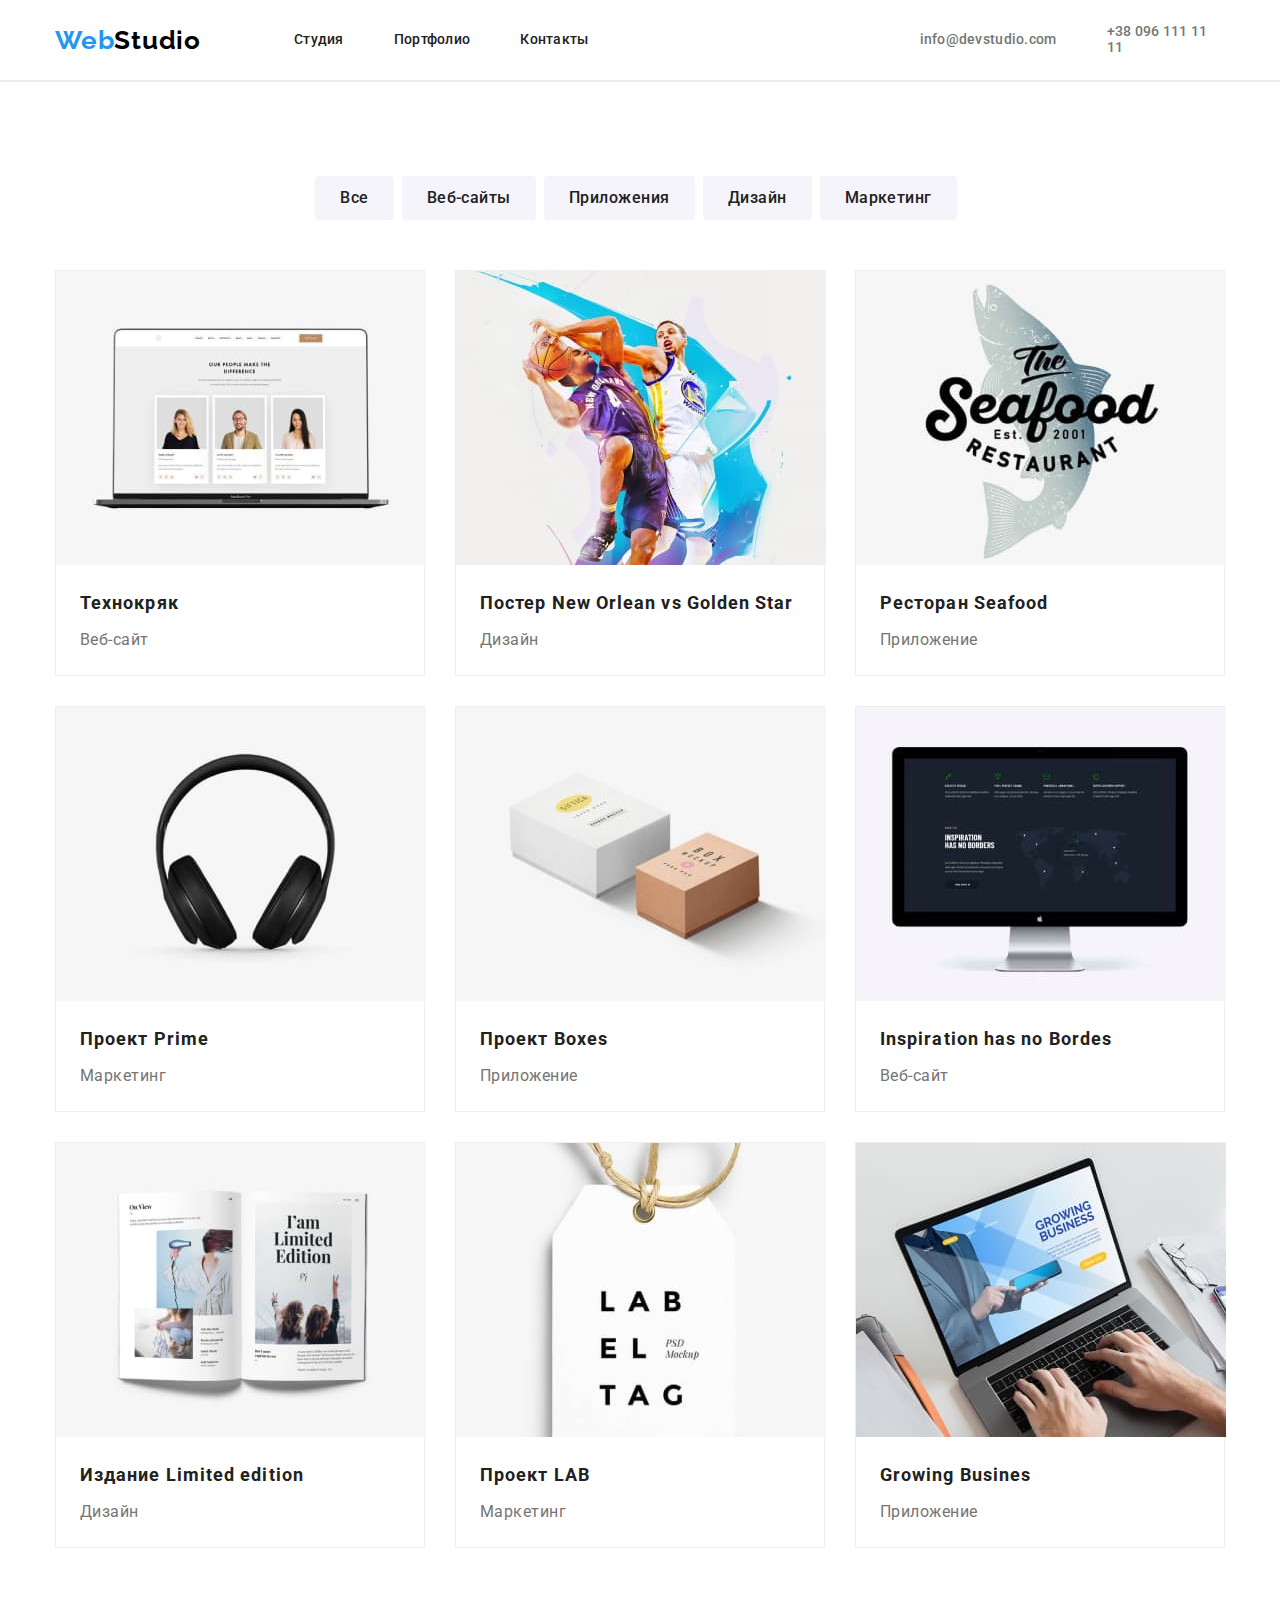
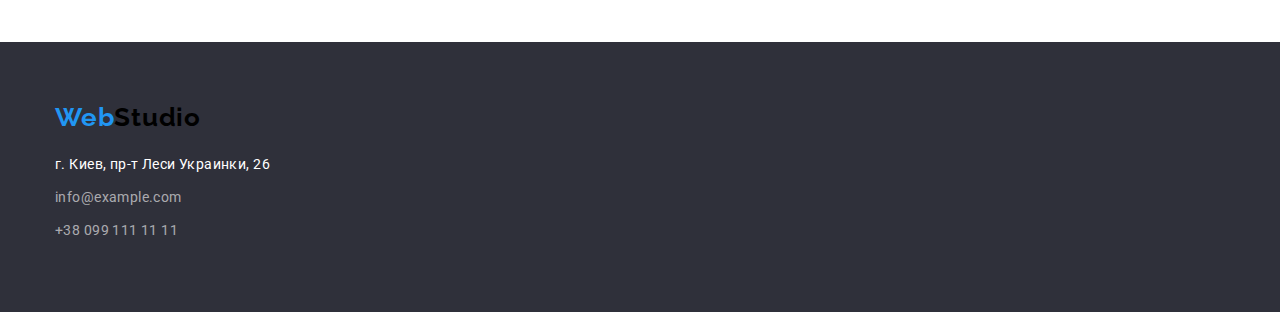
==== portfolio.html @ 23643626 "клон" ====
<!DOCTYPE html>
<html lang="ru">
<head>
    <meta charset="UTF-8">
    <meta http-equiv="X-UA-Compatible" content="IE=edge">
    <meta name="viewport" content="width=device-width, initial-scale=1.0">
    <title>Портфолио</title>
    <link rel="preconnect" href="https://fonts.googleapis.com">
    <link rel="preconnect" href="https://fonts.gstatic.com" crossorigin>
    <link href="https://fonts.googleapis.com/css2?family=Raleway:wght@700&family=Roboto:wght@400;500;700;900&display=swap"
        rel="stylesheet">
        <link rel="stylesheet" href="https://cdnjs.cloudflare.com/ajax/libs/modern-normalize/1.1.0/modern-normalize.min.css">
    <link rel="stylesheet" href="css/styles.css">
</head>
<body>
    <header>
        <!--верхняя строка-->
    <div class="container main-nav"><a href=""class="logo link"><span class="logo-one">Web</span><span class="logo-two">Studio</span></a>
    <nav>
        <ul class="site-nav list">
            <li class="item">
                <a class="link-pr" href="index.html">Студия</a>
            </li>
            <li class="item">
                <a class="link-pr" href="portfolio.html">Портфолио</a>
            </li>
            <li class="item">
                <a class="link-pr" href="">Контакты</a>
            </li>
        </ul>
    </nav>
        <a class="contact item link" href="mailto:info@devstudio.com">info@devstudio.com</a>
        <a class="contact link" href="tel:+380961111111">+38 096 111 11 11</a>
    </div>
    <div class="border">
    
    </div>
    </header>
    <main>
        <section>
            <div class="container">
                <!--Конопки навигации-->
                <div class="button-navigation">
                    <ul class="button list">
                        <li  class="item">
                            <button class="portfolio-button " type="button">Все</button>
                        </li>
                        <li class="item">
                            <button class="portfolio-button" type="button">Веб-сайты</button>
                        </li>
                        <li class="item">
                            <button class="portfolio-button" type="button">Приложения</button>
                        </li>
                        <li class="item">
                            <button class="portfolio-button" type="button">Дизайн</button>
                        </li>
                        <l class="item"i>
                            <button class="portfolio-button" type="button">Маркетинг</button>
                        </li>
                    </ul>
                </div>
            <!--Проекты-->
                <ul class="project list">
                    <li class="project-element">
                        <a href="">
                        <img src="images/project1.jpg" alt="Технокряк" width="370" height="294px" /></a>
                            <div class="project-groop">
                                <h3 class="project-titl">Технокряк</h3>
                                <p class="project-text">Веб-сайт</p>
                            </div>
                    </li>
                    <li class="project-element">
                        <a href="">
                        <img src="images/project2.jpg" alt="Постер New Orlean vs Golden Star" width="370" height="294px"  /></a>
                            <div class="project-groop">
                                <h3 class="project-titl">Постер New Orlean vs Golden Star</h3>
                                <p class="project-text">Дизайн</p>
                            </div>
                    </li>
                    <li class="project-element">
                        <a href="">
                        <img src="images/project3.jpg" alt="Ресторан Seafood" width="370" height="294px" /></a>
                            <div class="project-groop">
                                <h3 class="project-titl">Ресторан Seafood</h3>
                                <p class="project-text">Приложение</p>
                            </div>
                    </li>
                    <li class="project-element">
                        <a href="">
                        <img src="images/project4.jpg" alt="Проект Prime" width="370" height="294px" /></a>
                            <div class="project-groop">
                                <h3 class="project-titl">Проект Prime</h3>
                                <p class="project-text">Маркетинг</p>
                            </div>
                    </li>
                    <li class="project-element">
                        <a href="">
                        <img src="images/project5.jpg" alt="Проект Boxes" width="370" height="294px" /></a>
                            <div class="project-groop">
                                <h3 class="project-titl">Проект Boxes</h3>
                                <p class="project-text">Приложение</p>
                            </div>
                    </li>
                    <li class="project-element">
                        <a href="">
                        <img src="images/project6.jpg" alt="Inspiration has no Bordes" width="370" height="294px" /></a>
                            <div class="project-groop">
                                <h3 class="project-titl">Inspiration has no Bordes</h3>
                                <p class="project-text">Веб-сайт</p>
                            </div>
                    </li>
                    <li class="project-element">
                        <a href="">
                        <img src="images/project7.jpg" alt="Издание Limited edition" width="370" height="294px" /></a>
                            <div class="project-groop">
                                <h3 class="project-titl">Издание Limited edition</h3>
                                <p class="project-text">Дизайн</p>
                            </div>
                    </li>
                    <li class="project-element">
                        <a href="">
                        <img src="images/project8.jpg" alt="Проект LAB" width="370" height="294px" /></a>
                            <div class="project-groop">
                                <h3 class="project-titl">Проект LAB</h3>
                                <p class="project-text">Маркетинг</p>
                            </div>
                    </li>
                    <li class="project-element">
                        <a href="">
                        <img src="images/project9.jpg" alt="Growing Busines" width="370" height="294px" /></a>
                            <div class="project-groop">
                                <h3 class="project-titl">Growing Busines</h3>
                                <p class="project-text">Приложение</p>
                            </div>
                    </li>
                </ul>
            </div>
        </section>
    </main>
    <footer>
        <!--Подвал-->
        <div class="container">
        <a href="" class="logo link"><span class="logo-one">Web</span><span class="logo-two">Studio</span></a>
        <address>
            <p class="addres">г. Киев, пр-т Леси Украинки, 26</p>
            <a class="address-contact link" href="mailto:info@example.com">info@example.com</a>
            <a class="address-contact link" href="tel:+380991111111">+38 099 111 11 11</a>
        </address>
        </div>
    </footer>
</body>
</html>
---- css/styles.css ----
:root {
  --primary-font-family: "Roboto", sans-serif;
  --secondary-font-family: "Raleway", sans-serif;
  --color-text: #000000;
  --background-color: #ffffff;
  --second-background: #2f303a;
  --focus-color: #2196f3;
  --secondary-color: #757575;
  --color-title: #212121;
}
h1,
h2,
h3,
h4,
h5,
h6,
p {
  margin-top: 0;
  margin-bottom: 0;
}
ul,
ol {
  margin-top: 0;
  margin-bottom: 0;
  padding-left: 0;
}
img {
  display: block;
}
.container {
  width: 1200px;
  padding-left: 15px;
  padding-right: 15px;
  margin-left: auto;
  margin-right: auto;
}
section {
  padding-top: 94px;
  padding-bottom: 94px;
}
.list {
  color: var(--color-text);
  list-style-type: none;
}
.link {
  text-decoration: none;
}
body {
  background-color: var(--background-color);
  color: var(--color-text);
  font-family: var(--primary-font-family);
}
.main-nav {
  display: flex;
  align-items: center;
}
.logo {
  font-family: var(--secondary-font-family);
  font-style: normal;
  font-weight: bold;
  font-size: 26px;
  line-height: 1.19;
  /* identical to box height */
  letter-spacing: 0.03em;
}
.logo-one {
  color: #2196f3;
}
.logo-two {
  color: var(--color-text);
}
.logo-two-footer {
  color: #ffffff;
}
/*site nab */
.site-nav {
  display: flex;
  margin-left: 93px;
}
.site-nav .item:not(:last-child) {
  margin-right: 50px;
}
.site-nav a {
  color: #212121;
  font-family: var(--primary-font-family);
  font-style: normal;
  font-weight: 500;
  font-size: 14px;
  line-height: 1.14;
  letter-spacing: 0.02em;

  text-decoration: none;
}
.site-nav a:hover,
.site-nav a:focus {
  color: var(--focus-color);
}
.link-pr {
  display: block;
  padding-top: 32px;
  padding-bottom: 32px;
}
.border {
  border: 1px solid #ececec;
}
.contact {
  font-family: var(--primary-font-family);
  font-style: normal;
  font-weight: 500;
  font-size: 14px;
  line-height: 1.14;
  letter-spacing: 0.02em;

  color: var(--secondary-color);
}
.contact.item:not(:last-child) {
  margin-right: 50px;
  margin-left: 331px;
}
.contact:hover,
.contact:focus {
  color: var(--focus-color);
}
/*service*/
.servis {
  background-color: var(--second-background);
  text-align: center;

  padding-bottom: 200px;
  padding-top: 200px;
}
.servis-text {
  font-family: var(--primary-font-family);
  font-style: normal;
  font-weight: 900px;
  font-size: 44px;
  line-height: 1.36;
  letter-spacing: 0.06em;
  text-transform: uppercase;

  color: #ffffff;
  display: flex;
  flex-flow: column;
}
.servis-button {
  font-family: var(--primary-font-family);
  font-style: normal;
  font-weight: bold;
  font-size: 16px;
  line-height: 1.88;
  display: inline-block;
  letter-spacing: 0.06em;
  cursor: pointer;

  color: #ffffff;
  background: #2196f3;
  box-shadow: 0px 4px 4px rgba(0, 0, 0, 0.15);
  border-radius: 4px;
  border: solid transparent;

  margin-top: 30px;
  padding: 10px 32px;
  min-width: 200px;
}
.servis-button:hover,
.servis-button:focus {
  background: #f5f4fa;
  color: #000000;
  box-shadow: 0px 4px 4px rgba(0, 0, 0, 0.15);
  border-radius: 4px;
}
/*peculiarities*/
.feature {
  padding-bottom: 0px;
}
.peculiarities {
  display: flex;
  flex-wrap: wrap;
}
.peculiarities .item {
  width: 270px;
  margin-right: 30px;
}
.peculiarities .item:nth-child(4n) {
  margin-right: 0px;
}
.peculiarities-titl {
  font-family: var(--primary-font-family);
  font-style: normal;
  font-weight: bold;
  font-size: 14px;
  line-height: 1.14;
  letter-spacing: 0.03em;
  text-transform: uppercase;

  color: var(--color-title);

  margin-bottom: 10px;
}
.peculiarities-text {
  font-family: var(--primary-font-family);
  font-style: normal;
  font-weight: normal;
  font-size: 14px;
  line-height: 1.71;
  letter-spacing: 0.03em;

  color: var(--secondary-color);
}
.bacground-section {
  background: #f5f4fa;
}
.headlines {
  font-family: var(--primary-font-family);
  font-style: normal;
  font-weight: bold;
  font-size: 36px;
  line-height: 1.17;
  text-align: center;
  letter-spacing: 0.03em;

  color: var(--color-title);

  margin-bottom: 50px;
}
.main-img {
  display: flex;
}
.main-img .item {
  margin-right: 30px;
  width: 370px;
}
.main-img .item:nth-child(3n) {
  margin-right: 0px;
}
.img-section {
  justify-content: center;
}
/*team*/
.team-groop {
  padding-top: 30px;
  padding-bottom: 30px;
}
.team-main-img {
  display: flex;
}
.team-main-img .item {
  margin-right: 30px;

  background: #ffffff;

  box-shadow: 0px 1px 3px rgba(0, 0, 0, 0.12), 0px 1px 1px rgba(0, 0, 0, 0.14),
    0px 2px 1px rgba(0, 0, 0, 0.2);
  border-radius: 0px 0px 4px 4px;
}
.team-main-img .item:nth-child(4n) {
  margin-right: 0px;
}
.team-titl {
  font-family: var(--primary-font-family);
  font-style: normal;
  font-weight: 500;
  font-size: 16px;
  line-height: 1.19;
  text-align: center;
  letter-spacing: 0.03em;

  color: var(--color-title);
}
.team-text {
  font-family: var(--primary-font-family);
  font-style: normal;
  font-weight: normal;
  font-size: 16px;
  line-height: 1.19;
  text-align: center;
  letter-spacing: 0.03em;

  color: var(--secondary-color);

  margin-top: 10px;
}
/*button*/
.button-navigation {
  justify-content: center;
}
.button {
  display: flex;

  margin-bottom: 50px;
  justify-content: center;
}
.button .item {
  margin-right: 8px;
}
.portfolio-button {
  color: var(--color-title);
  background-color: #f5f4fa;
  font-family: inherit;
  font-weight: 500;
  font-size: 16px;
  line-height: 1.62;

  text-align: center;
  letter-spacing: 0.03em;
  cursor: pointer;
  border: solid transparent;

  padding: 6px 22px;
  border-radius: 4px;
}
.portfolio-button:hover,
.portfolio-button:focus {
  color: #ffffff;
  background-color: #2196f3;
}
.button-nav:focus,
.button-nav:hover {
  background-color: var(--focus-color);
  color: #ffffff;
  box-shadow: 0px 3px 1px rgba(0, 0, 0, 0.1), 0px 1px 2px rgba(0, 0, 0, 0.08),
    0px 2px 2px rgba(0, 0, 0, 0.12);

  border-radius: 4px;
}
/*projects*/
.project {
  display: flex;
  flex-wrap: wrap;
}
.project-element {
  width: 370px;
  margin-right: 30px;
  margin-bottom: 30px;

  background: #ffffff;
  border: 1px solid #eeeeee;
  box-sizing: border-box;
}
.project-element:nth-child(3n) {
  margin-right: 0px;
}
.project-element:nth-last-child(-n + 3) {
  margin-bottom: 0px;
}
.project-groop {
  padding-top: 20px;
  padding-bottom: 20px;
  padding-left: 24px;
  padding-right: 24px;
}
.project-titl {
  font-family: var(--primary-font-family);
  font-style: normal;
  font-weight: bold;
  font-size: 18px;
  line-height: 2;
  letter-spacing: 0.06em;

  color: var(--color-title);

  padding-bottom: 4px;
}
.project-text {
  font-family: var(--primary-font-family);
  font-style: normal;
  font-weight: normal;
  font-size: 16px;
  line-height: 1.88;
  letter-spacing: 0.03em;

  color: var(--secondary-color);
}
/*footer*/
footer {
  background-color: var(--second-background);
  padding-top: 60px;
  padding-bottom: 60px;
}

.addres {
  font-family: var(--primary-font-family);
  font-style: normal;
  font-weight: normal;
  font-size: 14px;
  line-height: 1.71;
  letter-spacing: 0.03em;
  color: #ffffff;

  margin-top: 20px;
  margin-bottom: 9px;
}
.address-contact {
  font-family: var(--primary-font-family);
  font-style: normal;
  font-weight: normal;
  font-size: 14px;
  line-height: 1.71;
  letter-spacing: 0.03em;
  color: rgba(255, 255, 255, 0.6);

  display: flex;

  margin-bottom: 9px;
}
.address-contact:focus,
.address-contact:hover {
  color: var(--focus-color);
}
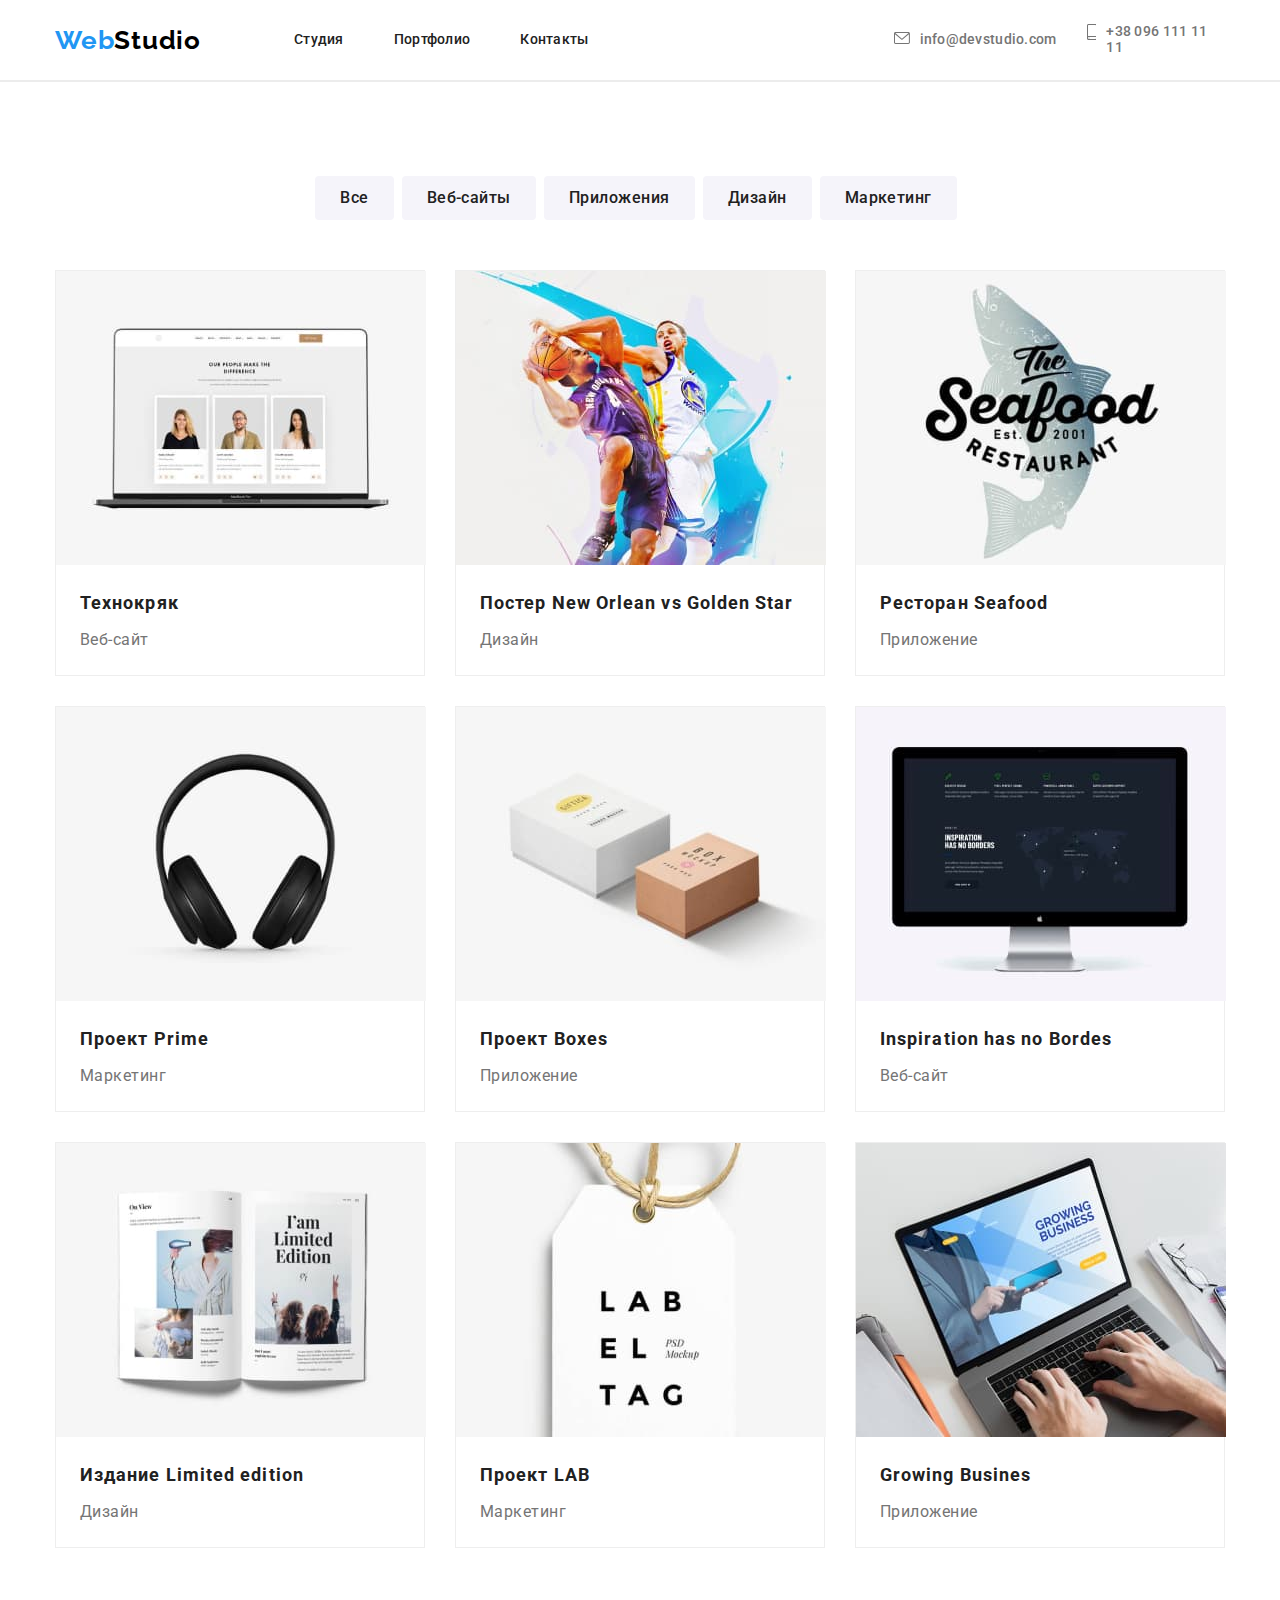
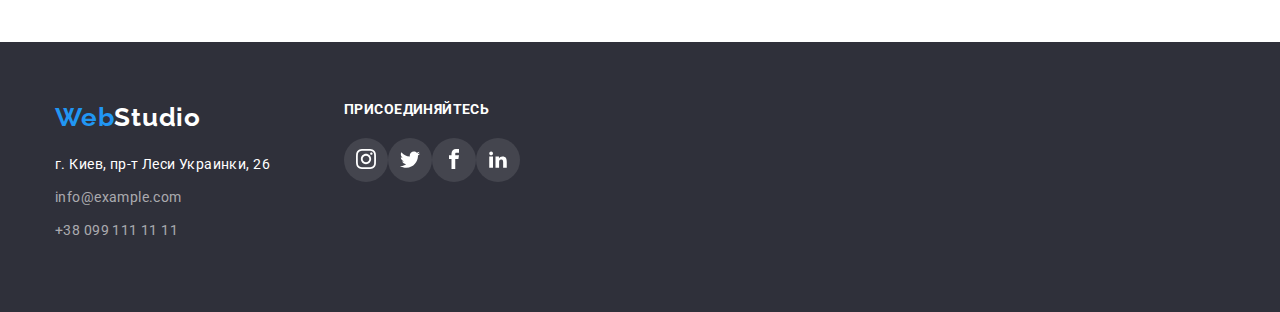
==== commit 5077f823: "черновик" ====
--- a/portfolio.html
+++ b/portfolio.html
@@ -29,8 +29,16 @@
             </li>
         </ul>
     </nav>
-        <a class="contact item link" href="mailto:info@devstudio.com">info@devstudio.com</a>
-        <a class="contact link" href="tel:+380961111111">+38 096 111 11 11</a>
+        <a class="contact item link " href="mailto:info@devstudio.com">
+            <svg class="contact icon-email">
+                <use class="" href="./images/sprite.svg#icon-envelope" width="16" height="12"></use>
+            </svg>info@devstudio.com
+        </a>
+        <a class="contact link " href="tel:+380961111111">
+            <svg class="contact icon-tel">
+                <use class="" href="./images/sprite.svg#icon-smartphone" width="10" height="16"></use>
+            </svg> +38 096 111 11 11
+        </a>
     </div>
     <div class="border">
     
@@ -138,15 +146,61 @@
         </section>
     </main>
     <footer>
-        <!--Подвал-->
-        <div class="container">
-        <a href="" class="logo link"><span class="logo-one">Web</span><span class="logo-two">Studio</span></a>
-        <address>
-            <p class="addres">г. Киев, пр-т Леси Украинки, 26</p>
-            <a class="address-contact link" href="mailto:info@example.com">info@example.com</a>
-            <a class="address-contact link" href="tel:+380991111111">+38 099 111 11 11</a>
-        </address>
+        <div class="footer container">
+            <div class="footer-item">
+                <!--Подвал-->
+                <a href="" class="logo link"><span class="logo-one">Web</span><span
+                        class="logo-two-footer">Studio</span></a>
+                <address>
+                    <p class="addres">г. Киев, пр-т Леси Украинки, 26</p>
+                    <a class="address-contact link" href="mailto:info@example.com">info@example.com</a>
+                    <a class="address-contact link" href="tel:+380991111111">+38 099 111 11 11</a>
+                </address>
+            </div>
+    
+            <div class="footer-item ">
+                <h2 class="footer-title">Присоединяйтесь</h3>
+                    <ul class="footer-social list">
+                        <li class="footer-social-list-item">
+                            <a class="footer-social-list-link" href="">
+                                <svg class="footer-social-list-icon">
+                                    <use href="./images/sprite.svg#icon-instagram" width="20" height="20">
+    
+                                    </use>
+                                </svg>
+                            </a>
+                        </li>
+                        <li class="footer-social-list-item">
+                            <a class="footer-social-list-link" href="">
+                                <svg class="footer-social-list-icon">
+                                    <use href="./images/sprite.svg#icon-twitter" width="20" height="20">
+    
+                                    </use>
+                                </svg>
+                            </a>
+                        </li>
+                        <li class="footer-social-list-item">
+                            <a class="footer-social-list-link" href="">
+                                <svg class="footer-social-list-icon">
+                                    <use href="./images/sprite.svg#icon-facebook" width="20" height="20">
+    
+                                    </use>
+                                </svg>
+                            </a>
+                        </li>
+                        <li class="footer-social-list-item">
+                            <a class="footer-social-list-link" href="">
+                                <svg class="footer-social-list-icon">
+                                    <use class="" href="./images/sprite.svg#icon-linkedin" width="20" height="20">
+    
+                                    </use>
+                                </svg>
+                            </a>
+                        </li>
+                    </ul>
+            </div>
         </div>
     </footer>
-</body>
-</html>+    </body>
+    
+    </html>--- a/css/styles.css
+++ b/css/styles.css
@@ -104,6 +104,7 @@
   border: 1px solid #ececec;
 }
 .contact {
+  display: flex;
   font-family: var(--primary-font-family);
   font-style: normal;
   font-weight: 500;
@@ -114,12 +115,31 @@
   color: var(--secondary-color);
 }
 .contact.item:not(:last-child) {
-  margin-right: 50px;
-  margin-left: 331px;
+  margin-right: 30px;
 }
 .contact:hover,
-.contact:focus {
+.contact:focus,
+.icon-email:focus,
+.icon-email:hover,
+.icon-tel:focus,
+.icon-tel:hover {
   color: var(--focus-color);
+  fill: var(--focus-color);
+}
+.icon-email {
+  display: block;
+  width: 16px;
+  height: 12px;
+  margin-right: 10px;
+  margin-left: 305px;
+  fill: var(--secondary-color);
+}
+.icon-tel {
+  display: block;
+  width: 10px;
+  height: 16px;
+  margin-right: 10px;
+  fill: var(--secondary-color);
 }
 /*service*/
 .servis {
@@ -128,6 +148,16 @@
 
   padding-bottom: 200px;
   padding-top: 200px;
+
+  background-image: linear-gradient(
+      to top,
+      rgba(0, 0, 0, 0.25),
+      rgba(0, 0, 0, 0.25)
+    ),
+    url(/images/bcg.jpg);
+  background-repeat: no-repeat;
+  background-position: center;
+  background-size: cover;
 }
 .servis-text {
   font-family: var(--primary-font-family);
@@ -177,6 +207,15 @@
   display: flex;
   flex-wrap: wrap;
 }
+.antena .item {
+}
+.bgc-icon {
+  display: inline-block;
+  background-color: tomato;
+  width: 270px;
+}
+.antena-icon {
+}
 .peculiarities .item {
   width: 270px;
   margin-right: 30px;
@@ -279,6 +318,43 @@
   color: var(--secondary-color);
 
   margin-top: 10px;
+}
+
+.social-list {
+  display: flex;
+  padding-top: 10px;
+  justify-content: space-around;
+  align-items: center;
+}
+.social-list-item {
+  justify-content: space-around;
+}
+.social-list-link {
+  display: flex;
+
+  justify-content: space-around;
+  width: 44px;
+  height: 44px;
+  background-color: var(--background-color);
+  border-radius: 50%;
+}
+.social-list-icon {
+  width: 20px;
+  height: 20px;
+  margin-top: 11px;
+  justify-content: space-around;
+  align-items: center;
+  fill: #afb1b8;
+}
+
+.social-list-link:hover,
+.social-list-link:focus {
+  background-color: var(--focus-color);
+}
+
+.social-list-link:hover .social-list-icon,
+.social-list-link:focus .social-list-icon {
+  fill: var(--background-color);
 }
 /*button*/
 .button-navigation {
@@ -371,13 +447,50 @@
 
   color: var(--secondary-color);
 }
+/* Company */
+.company {
+  display: flex;
+}
+
+.company-item {
+  display: flex;
+  content: "";
+  align-items: center;
+  justify-content: center;
+  margin-right: 30px;
+  border: 1px solid #afb1b8;
+  box-sizing: border-box;
+  border-radius: 4px;
+}
+.company-item:last-child {
+  margin-right: 0px;
+}
+.company-list {
+  width: 170px;
+  height: 92px;
+
+  border-radius: 4px;
+  padding: 16px 32px;
+}
+.company-icon {
+  fill: #afb1b8;
+}
 /*footer*/
 footer {
+  display: flex;
   background-color: var(--second-background);
   padding-top: 60px;
   padding-bottom: 60px;
-}
-
+  white-space: nowrap;
+}
+.footer-item {
+  white-space: normal;
+  display: inline-block;
+  vertical-align: top;
+}
+.footer-item:last-child {
+  margin-left: 70px;
+}
 .addres {
   font-family: var(--primary-font-family);
   font-style: normal;
@@ -407,3 +520,55 @@
 .address-contact:hover {
   color: var(--focus-color);
 }
+.footer-title {
+  font-family: var(--primary-font-family);
+  font-style: normal;
+  font-weight: bold;
+  font-size: 14px;
+  line-height: 1.14;
+  letter-spacing: 0.03em;
+  text-transform: uppercase;
+
+  color: #ffffff;
+
+  margin-bottom: 20px;
+}
+.footer-social {
+  display: inline-flex;
+}
+.footer-social-list {
+  display: flex;
+  padding-top: 10px;
+  justify-content: space-around;
+  align-items: center;
+}
+.footer-social-list-item {
+  justify-content: space-around;
+}
+.footer-social-list-link {
+  display: flex;
+
+  justify-content: space-around;
+  width: 44px;
+  height: 44px;
+  background-color: rgb(255, 255, 255, 10%);
+  border-radius: 50%;
+}
+.footer-social-list-icon {
+  width: 20px;
+  height: 20px;
+  margin-top: 11px;
+  justify-content: space-around;
+  align-items: center;
+  fill: var(--background-color);
+}
+
+.footer-social-list-link:hover,
+.footer-social-list-link:focus {
+  background-color: var(--focus-color);
+}
+
+.footer-social-list-link:hover .footer-social-list-icon,
+.footer-social-list-link:focus .footer-social-list-icon {
+  fill: var(--background-color);
+}
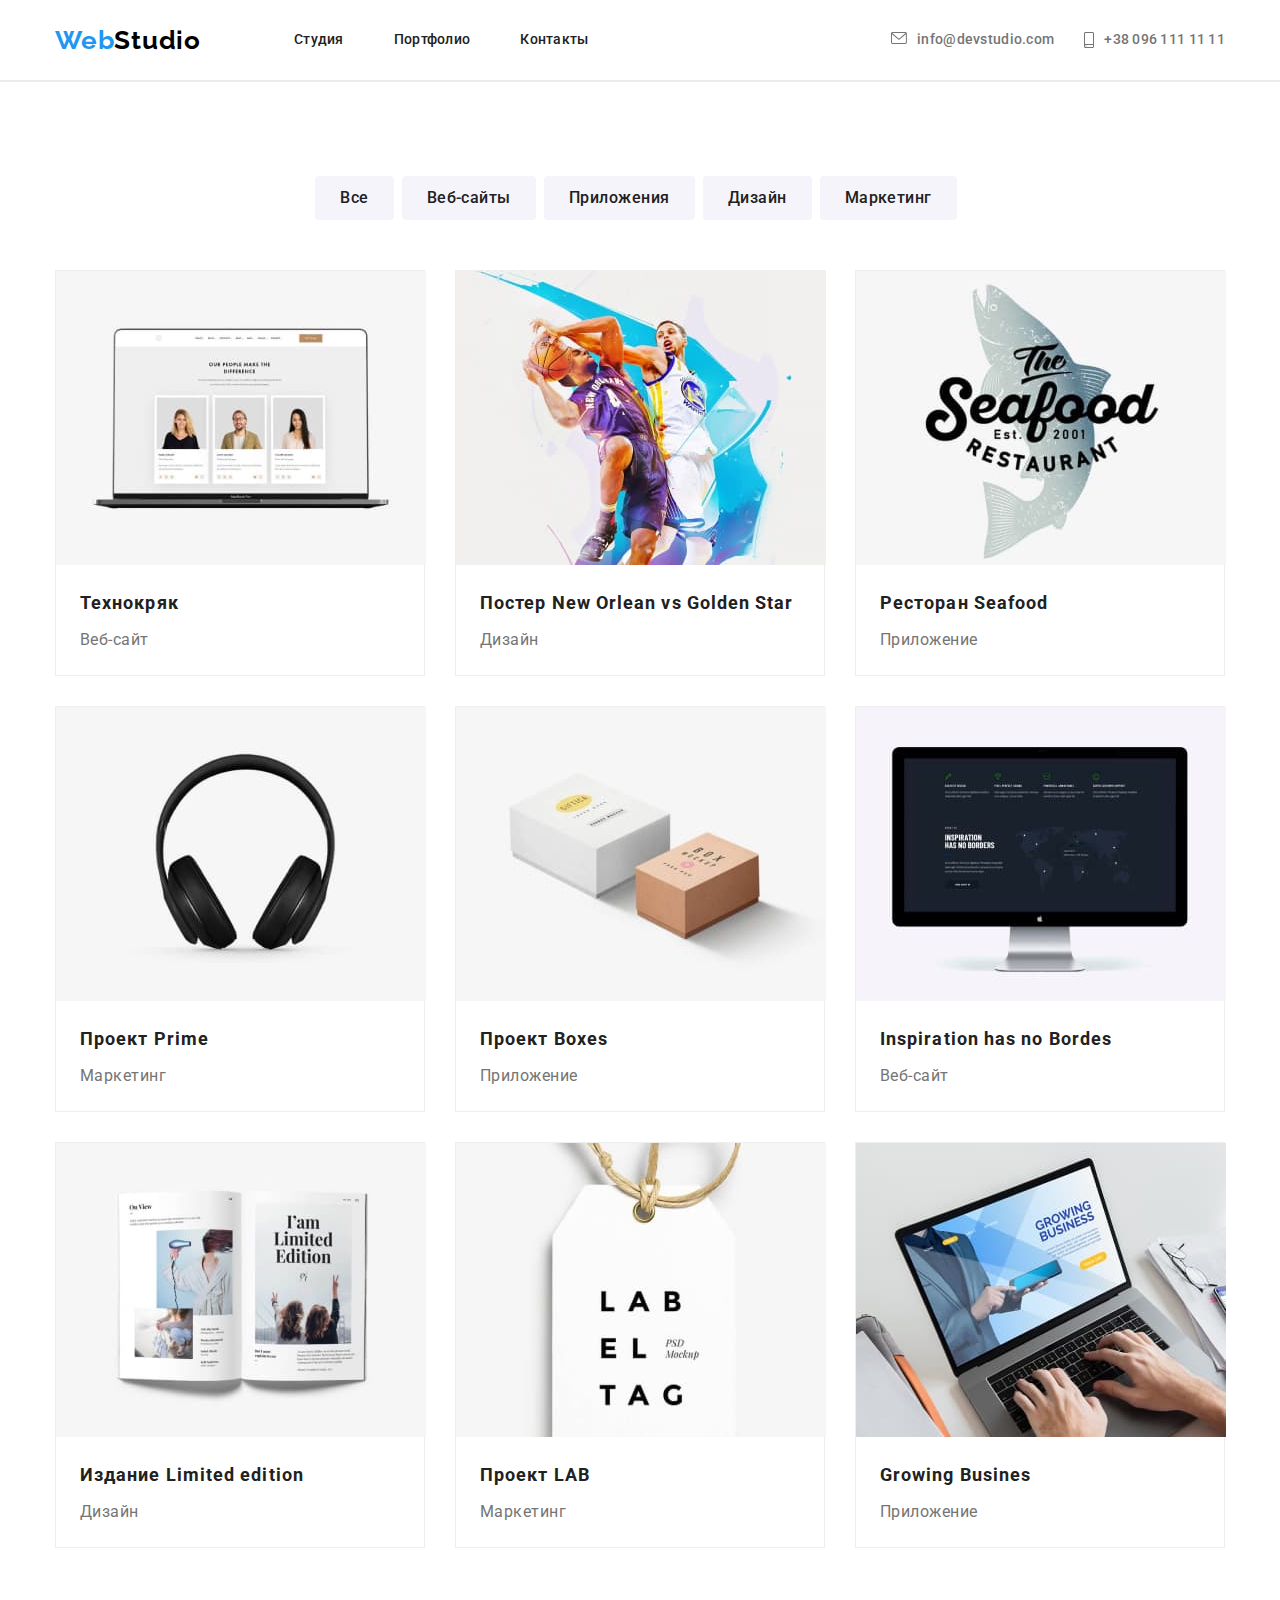
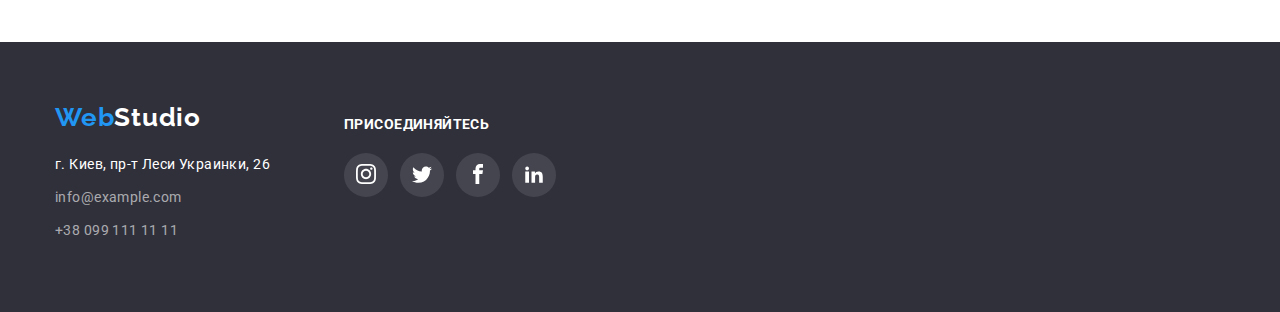
==== commit 2ee90610: "дз" ====
--- a/portfolio.html
+++ b/portfolio.html
@@ -16,7 +16,7 @@
     <header>
         <!--верхняя строка-->
     <div class="container main-nav"><a href=""class="logo link"><span class="logo-one">Web</span><span class="logo-two">Studio</span></a>
-    <nav>
+    <nav >
         <ul class="site-nav list">
             <li class="item">
                 <a class="link-pr" href="index.html">Студия</a>
@@ -29,16 +29,18 @@
             </li>
         </ul>
     </nav>
-        <a class="contact item link " href="mailto:info@devstudio.com">
-            <svg class="contact icon-email">
-                <use class="" href="./images/sprite.svg#icon-envelope" width="16" height="12"></use>
-            </svg>info@devstudio.com
-        </a>
-        <a class="contact link " href="tel:+380961111111">
-            <svg class="contact icon-tel">
-                <use class="" href="./images/sprite.svg#icon-smartphone" width="10" height="16"></use>
-            </svg> +38 096 111 11 11
-        </a>
+        <div class="contact-line">
+            <a class="contact item link " href="mailto:info@devstudio.com">
+                <svg class="icon-email">
+                    <use class="" href="./images/sprite.svg#icon-envelope" width="16" height="12"></use>
+                </svg>info@devstudio.com
+            </a>
+            <a class="contact link " href="tel:+380961111111">
+                <svg class="icon-tel">
+                    <use class="" href="./images/sprite.svg#icon-smartphone" width="10" height="16"></use>
+                </svg> +38 096 111 11 11
+            </a>
+        </div>
     </div>
     <div class="border">
     
--- a/css/styles.css
+++ b/css/styles.css
@@ -73,6 +73,7 @@
   color: #ffffff;
 }
 /*site nab */
+
 .site-nav {
   display: flex;
   margin-left: 93px;
@@ -118,20 +119,26 @@
   margin-right: 30px;
 }
 .contact:hover,
-.contact:focus,
-.icon-email:focus,
-.icon-email:hover,
-.icon-tel:focus,
-.icon-tel:hover {
+.contact:focus {
   color: var(--focus-color);
+}
+.contact:hover .icon-email,
+.contact:focus .icon-email {
   fill: var(--focus-color);
+}
+.contact:hover .icon-tel,
+.contact:focus .icon-tel {
+  fill: var(--focus-color);
+}
+.contact-line {
+  display: flex;
+  margin-left: auto;
 }
 .icon-email {
   display: block;
   width: 16px;
   height: 12px;
   margin-right: 10px;
-  margin-left: 305px;
   fill: var(--secondary-color);
 }
 .icon-tel {
@@ -154,7 +161,8 @@
       rgba(0, 0, 0, 0.25),
       rgba(0, 0, 0, 0.25)
     ),
-    url(/images/bcg.jpg);
+    url(../images/bcg.jpg);
+
   background-repeat: no-repeat;
   background-position: center;
   background-size: cover;
@@ -194,8 +202,8 @@
 }
 .servis-button:hover,
 .servis-button:focus {
-  background: #f5f4fa;
-  color: #000000;
+  background: #188ce8;
+  color: #ffffff;
   box-shadow: 0px 4px 4px rgba(0, 0, 0, 0.15);
   border-radius: 4px;
 }
@@ -205,21 +213,29 @@
 }
 .peculiarities {
   display: flex;
-  flex-wrap: wrap;
-}
-.antena .item {
-}
-.bgc-icon {
-  display: inline-block;
-  background-color: tomato;
-  width: 270px;
-}
-.antena-icon {
-}
-.peculiarities .item {
-  width: 270px;
+}
+.icon-item {
+  min-width: 270px;
+  min-height: 101px;
   margin-right: 30px;
-}
+  flex-basis: calc((100% - 120px) / 4);
+}
+.icon-sector {
+  background-color: #f5f4fa;
+  margin-bottom: 30px;
+
+  min-width: 270px;
+  min-height: 120px;
+  display: flex;
+
+  align-items: center;
+  justify-content: center;
+}
+.icon {
+  width: 70px;
+  height: 70px;
+}
+
 .peculiarities .item:nth-child(4n) {
   margin-right: 0px;
 }
@@ -328,6 +344,10 @@
 }
 .social-list-item {
   justify-content: space-around;
+  margin-left: 10px;
+}
+.social-list-item:first-child {
+  margin-left: 0px;
 }
 .social-list-link {
   display: flex;
@@ -389,6 +409,9 @@
 .portfolio-button:focus {
   color: #ffffff;
   background-color: #2196f3;
+  box-sizing: border-box;
+  box-shadow: 0px 1px 1px rgba(0, 0, 0, 0.12), 0px 4px 4px rgba(0, 0, 0, 0.06),
+    1px 4px 6px rgba(0, 0, 0, 0.16);
 }
 .button-nav:focus,
 .button-nav:hover {
@@ -396,7 +419,6 @@
   color: #ffffff;
   box-shadow: 0px 3px 1px rgba(0, 0, 0, 0.1), 0px 1px 2px rgba(0, 0, 0, 0.08),
     0px 2px 2px rgba(0, 0, 0, 0.12);
-
   border-radius: 4px;
 }
 /*projects*/
@@ -412,6 +434,12 @@
   background: #ffffff;
   border: 1px solid #eeeeee;
   box-sizing: border-box;
+}
+.project-element:focus,
+.project-element:hover {
+  box-sizing: border-box;
+  box-shadow: 0px 1px 1px rgba(0, 0, 0, 0.12), 0px 4px 4px rgba(0, 0, 0, 0.06),
+    1px 4px 6px rgba(0, 0, 0, 0.16);
 }
 .project-element:nth-child(3n) {
   margin-right: 0px;
@@ -450,30 +478,46 @@
 /* Company */
 .company {
   display: flex;
-}
-
+  width: 170px;
+  height: 92px;
+}
+.company-sector {
+  width: 170px;
+  height: 92px;
+  margin-right: 30px;
+}
 .company-item {
-  display: flex;
-  content: "";
-  align-items: center;
-  justify-content: center;
+  min-width: 170px;
+  min-height: 92px;
   margin-right: 30px;
-  border: 1px solid #afb1b8;
-  box-sizing: border-box;
-  border-radius: 4px;
+  flex-basis: calc((100% - 92px) / 6);
 }
 .company-item:last-child {
   margin-right: 0px;
 }
-.company-list {
-  width: 170px;
-  height: 92px;
-
+.company-list-link {
+  display: flex;
+  justify-content: center;
+  align-items: center;
+  fill: #afb1b8;
+  border: 1px solid #afb1b8;
   border-radius: 4px;
-  padding: 16px 32px;
+  min-width: 170px;
+  min-height: 92px;
 }
 .company-icon {
   fill: #afb1b8;
+  width: 106px;
+  height: 60px;
+}
+.company-list-link:focus,
+.company-list-link:hover {
+  border: 2px solid var(--focus-color);
+  border-radius: 4px;
+}
+.company-list-link:focus .company-icon,
+.company-list-link:hover .company-icon {
+  fill: var(--focus-color);
 }
 /*footer*/
 footer {
@@ -490,6 +534,7 @@
 }
 .footer-item:last-child {
   margin-left: 70px;
+  margin-top: 15px;
 }
 .addres {
   font-family: var(--primary-font-family);
@@ -544,6 +589,10 @@
 }
 .footer-social-list-item {
   justify-content: space-around;
+  margin-left: 12px;
+}
+.footer-social-list-item:first-child {
+  margin-left: 0px;
 }
 .footer-social-list-link {
   display: flex;
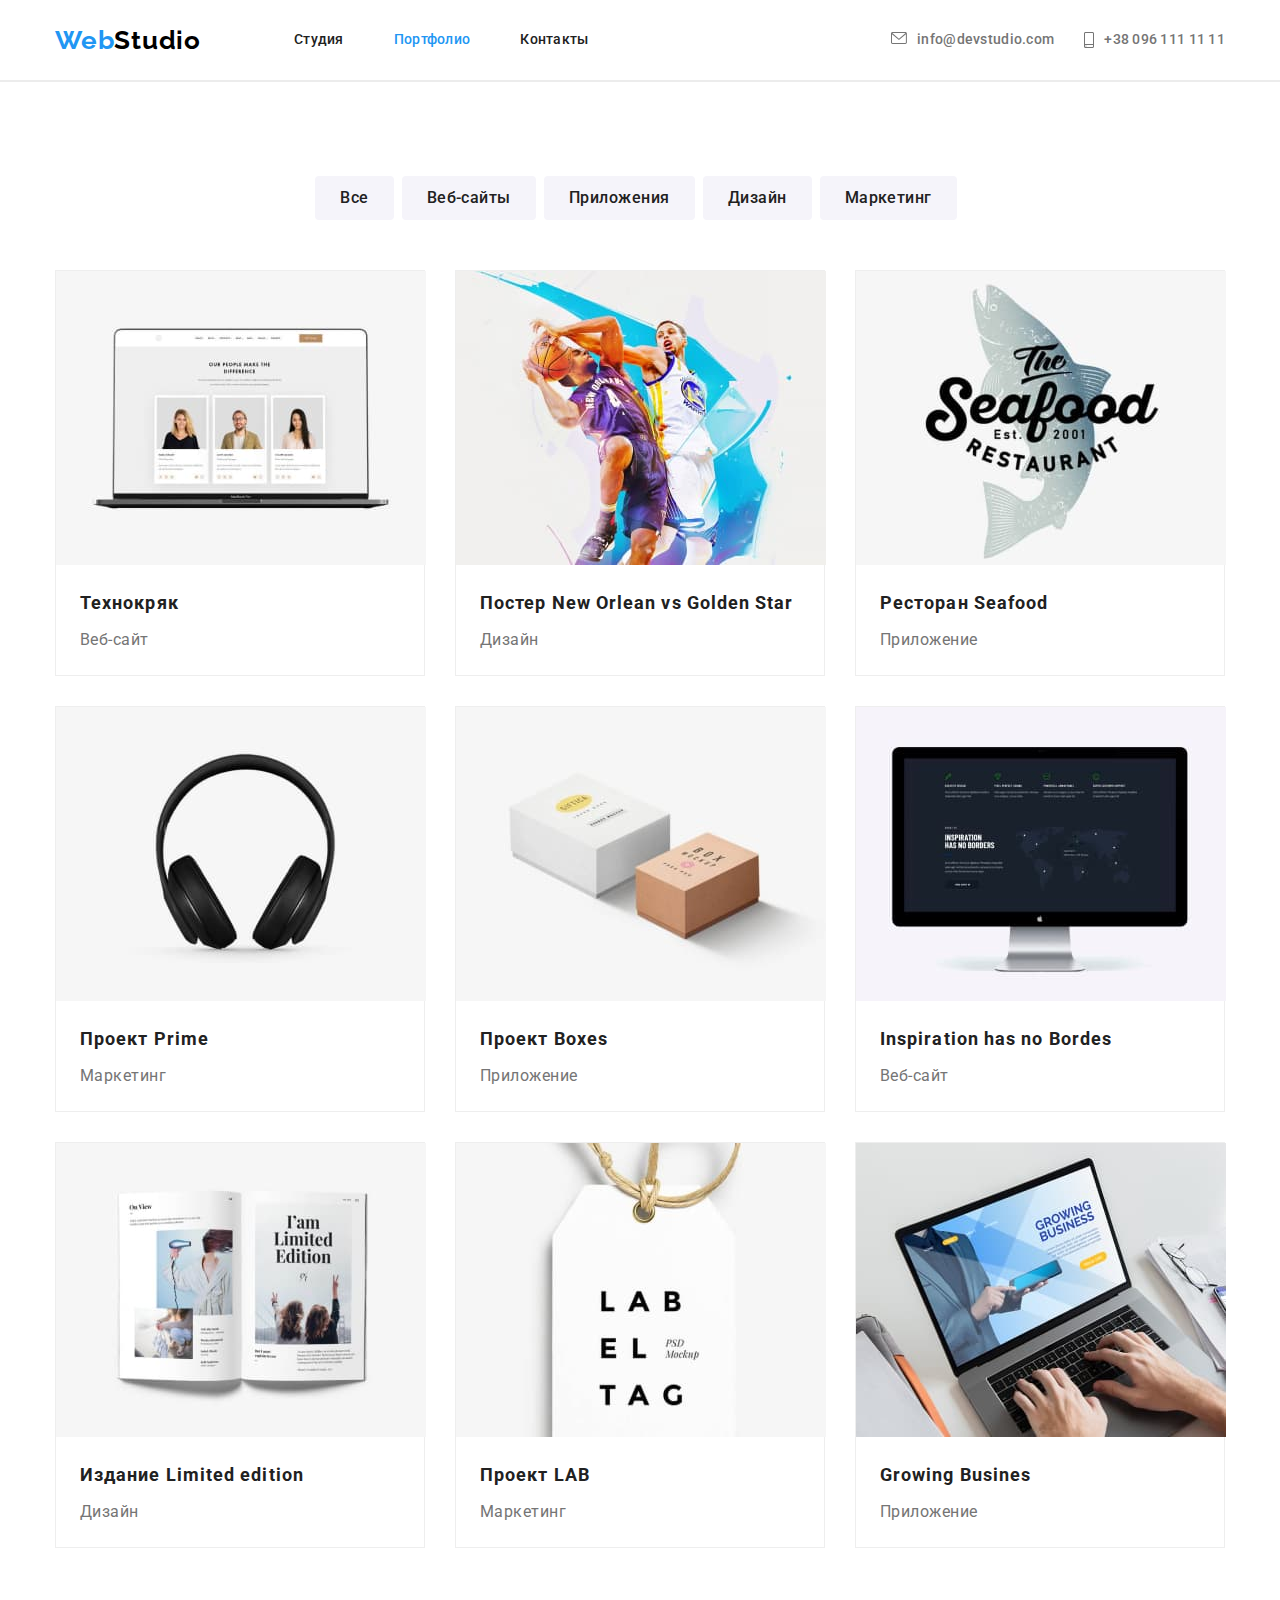
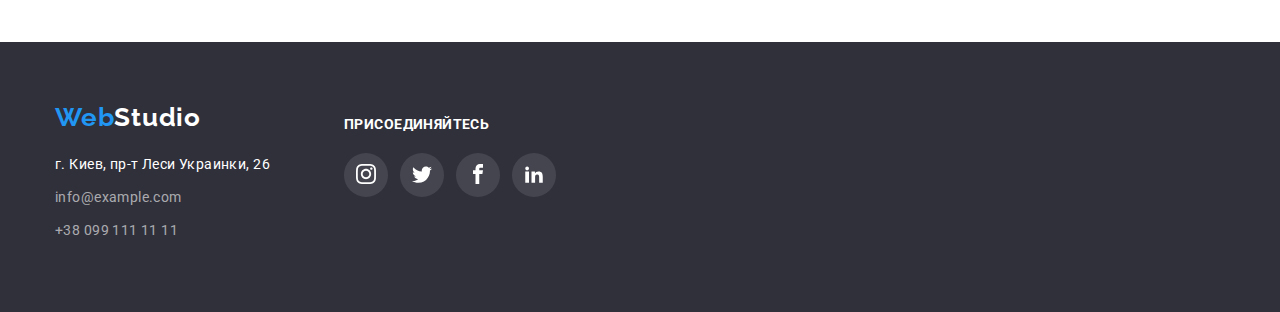
==== commit af654dea: "1" ====
--- a/portfolio.html
+++ b/portfolio.html
@@ -22,7 +22,7 @@
                 <a class="link-pr" href="index.html">Студия</a>
             </li>
             <li class="item">
-                <a class="link-pr" href="portfolio.html">Портфолио</a>
+                <a class="link-pr current" href="portfolio.html">Портфолио</a>
             </li>
             <li class="item">
                 <a class="link-pr" href="">Контакты</a>
--- a/css/styles.css
+++ b/css/styles.css
@@ -73,6 +73,9 @@
   color: #ffffff;
 }
 /*site nab */
+.site-nav .current {
+  color: var(--focus-color);
+}
 
 .site-nav {
   display: flex;
